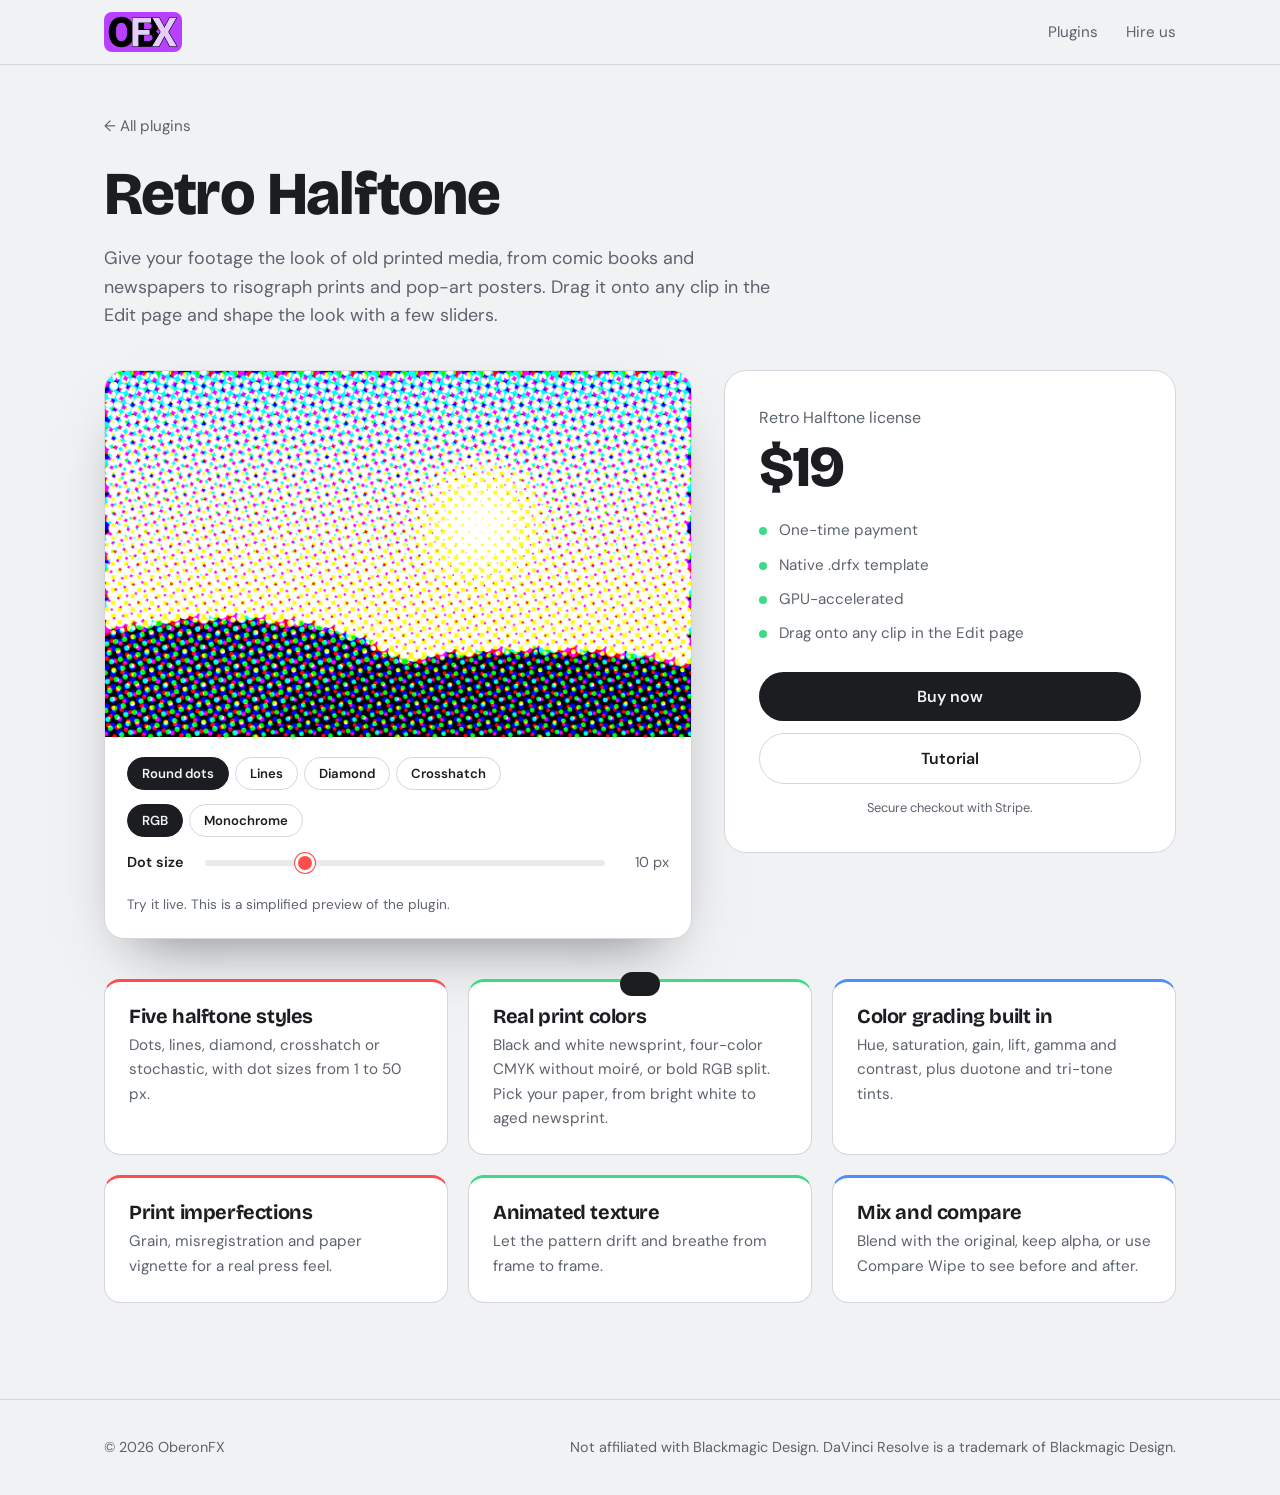
==== retro-halftone/index.html @ 6a2ee5b7 "Rename index.htmlindex.html to index.html" ====
<!DOCTYPE html>
<html lang="en">
<head>
<meta charset="utf-8">
<meta name="viewport" content="width=device-width, initial-scale=1, viewport-fit=cover">
<title>Retro Halftone – Halftone Plugin for DaVinci Resolve | OberonFX</title>
<meta name="description" content="Retro Halftone is a GPU-accelerated DaVinci Resolve template that gives footage a vintage print look: comic dots, newsprint, risograph and pop art.">
<link rel="canonical" href="https://oberondhaene.github.io/OberonFX/retro-halftone/">
<link rel="icon" type="image/png" href="../favicon.png">
<meta property="og:type" content="website">
<meta property="og:site_name" content="OberonFX">
<meta property="og:title" content="Retro Halftone – Halftone Plugin for DaVinci Resolve | OberonFX">
<meta property="og:description" content="Retro Halftone is a GPU-accelerated DaVinci Resolve template that gives footage a vintage print look: comic dots, newsprint, risograph and pop art.">
<meta property="og:url" content="https://oberondhaene.github.io/OberonFX/retro-halftone/">
<meta property="og:image" content="https://oberondhaene.github.io/OberonFX/og-image.png">
<meta name="twitter:card" content="summary_large_image">
<meta name="twitter:title" content="Retro Halftone – Halftone Plugin for DaVinci Resolve | OberonFX">
<meta name="twitter:description" content="Retro Halftone is a GPU-accelerated DaVinci Resolve template that gives footage a vintage print look: comic dots, newsprint, risograph and pop art.">
<meta name="twitter:image" content="https://oberondhaene.github.io/OberonFX/og-image.png">
<link rel="preconnect" href="https://fonts.googleapis.com">
<link href="https://fonts.googleapis.com/css2?family=Bricolage+Grotesque:opsz,wght@12..96,500;12..96,700;12..96,800&family=DM+Sans:wght@400;500;600&display=swap" rel="stylesheet">
<link rel="stylesheet" href="../style.css">
<script type="application/ld+json">
{"@context":"https://schema.org","@type":"Product","name":"Retro Halftone","description":"Retro Halftone is a GPU-accelerated DaVinci Resolve template that gives footage a vintage print look: comic dots, newsprint, risograph and pop art.","image":"https://oberondhaene.github.io/OberonFX/og-image.png","brand":{"@type":"Brand","name":"OberonFX"},"offers":{"@type":"Offer","price":"19.00","priceCurrency":"USD","availability":"https://schema.org/InStock","url":"https://oberondhaene.github.io/OberonFX/retro-halftone/"}}
</script>
</head>
<body>
<nav><div class="wrap">
  <a class="logo" href="../" aria-label="OberonFX home"><img src="../logo.png" width="78" height="40" alt="OberonFX"></a>
  <div class="links"><a href="../#plugins">Plugins</a><a href="../#team">Hire us</a></div>
</div></nav>

<main>
<section style="padding-top:48px"><div class="wrap">
  <a class="back" href="../#plugins">← All plugins</a>
  <h1 style="font-size:clamp(2.4rem,5vw,3.8rem)">Retro Halftone</h1>
  <p class="intro">Give your footage the look of old printed media, from comic books and newspapers to risograph prints and pop-art posters. Drag it onto any clip in the Edit page and shape the look with a few sliders.</p>
  <div class="pg-grid">
    <div class="demo" aria-label="Retro Halftone live demo">
      <canvas class="cv" id="cv" width="640" height="400" role="img" aria-label="Halftone preview of a sunset"></canvas>
      <div class="controls">
        <div class="seg"><button data-pat="dots" aria-pressed="true">Round dots</button><button data-pat="lines" aria-pressed="false">Lines</button><button data-pat="diamond" aria-pressed="false">Diamond</button><button data-pat="cross" aria-pressed="false">Crosshatch</button></div>
        <div class="seg"><button data-mode="rgb" aria-pressed="true">RGB</button><button data-mode="mono" aria-pressed="false">Monochrome</button></div>
        <div class="ch" style="--c:var(--r);grid-template-columns:62px 1fr 52px"><label for="sz">Dot size</label><input id="sz" type="range" min="5" max="26" value="10"><output id="szo">10 px</output></div>
        <div class="demo-foot"><span>Try it live. This is a simplified preview of the plugin.</span></div>
      </div>
    </div>
    <aside class="buy" id="buy">
      <p class="badge-owned">✓ You own Retro Halftone</p>
      <p style="color:var(--muted);margin-bottom:8px">Retro Halftone license</p>
      <div class="big">$19</div>
      <ul><li>One-time payment</li><li>Native .drfx template</li><li>GPU-accelerated</li><li>Drag onto any clip in the Edit page</li></ul>
      <a class="btn" id="buyBtn" href="#">Buy now</a>
      <button class="btn dl" id="dlBtn">Download Retro Halftone</button>
      <a class="btn ghost" id="tutBtn" href="#" target="_blank" rel="noopener" style="margin-top:12px">Tutorial</a>
      <p class="note">Secure checkout with Stripe.</p>
    </aside>
  </div>
  <div class="featgrid">
    <div class="fcard"><h3>Five halftone styles</h3><p>Dots, lines, diamond, crosshatch or stochastic, with dot sizes from 1 to 50 px.</p></div>
    <div class="fcard"><h3>Real print colors</h3><p>Black and white newsprint, four-color CMYK without moiré, or bold RGB split. Pick your paper, from bright white to aged newsprint.</p></div>
    <div class="fcard"><h3>Color grading built in</h3><p>Hue, saturation, gain, lift, gamma and contrast, plus duotone and tri-tone tints.</p></div>
    <div class="fcard"><h3>Print imperfections</h3><p>Grain, misregistration and paper vignette for a real press feel.</p></div>
    <div class="fcard"><h3>Animated texture</h3><p>Let the pattern drift and breathe from frame to frame.</p></div>
    <div class="fcard"><h3>Mix and compare</h3><p>Blend with the original, keep alpha, or use Compare Wipe to see before and after.</p></div>
  </div>
</div></section>
</main>

<footer><div class="wrap"><span>© <span id="yr">2026</span> OberonFX</span><span>Not affiliated with Blackmagic Design. DaVinci Resolve is a trademark of Blackmagic Design.</span></div></footer>

<div class="toast" id="toast"></div>

<script>
// ---- CONFIG
// In Stripe, set the Payment Link’s success URL to this page followed by #paid.
const PAYMENT_LINK = "https://buy.stripe.com/bJe6oI9V73K21Mb4QB9MY01";
const DOWNLOAD_URL = "https://drive.google.com/drive/folders/1vEwv3GglMa76bEdZAZyiyL5EajBpy9Li?usp=sharing";
const TUTORIAL_URL = "https://www.youtube.com/watch?v=CEhg_OT9QM8"; // placeholder, replace with the Retro Halftone tutorial

const $ = id => document.getElementById(id);
const store = {
  get(){try{return localStorage.getItem("retrohalftone_owned")==="1"}catch(e){return false}},
  set(){try{localStorage.setItem("retrohalftone_owned","1")}catch(e){}}
};
$("yr").textContent = new Date().getFullYear();
function toast(msg){const t=$("toast");t.textContent=msg;t.classList.add("show");setTimeout(()=>t.classList.remove("show"),2600)}
function unlock(){$("buy").classList.add("unlocked")}

$("buyBtn").href = PAYMENT_LINK;
$("buyBtn").addEventListener("click",e=>{e.preventDefault();window.open(PAYMENT_LINK,"_top")});
$("tutBtn").href = TUTORIAL_URL;
$("dlBtn").onclick=()=>{ if(DOWNLOAD_URL)window.open(DOWNLOAD_URL,"_blank"); else toast("Add your installer link in DOWNLOAD_URL") };
if(store.get())unlock();

// Success URL for this plugin: this page followed by #paid
if(location.hash==="#paid"){store.set();unlock();toast("Payment received. Download unlocked.");try{history.replaceState(null,"",location.pathname)}catch(e){}}

// Live halftone preview
const cv=$("cv"),cx=cv.getContext("2d"),W=cv.width,H=cv.height;
const sc=document.createElement("canvas");sc.width=W;sc.height=H;const sx=sc.getContext("2d");
let g=sx.createLinearGradient(0,0,0,H*.7);g.addColorStop(0,"#5b7fb8");g.addColorStop(1,"#f6b47c");sx.fillStyle=g;sx.fillRect(0,0,W,H);
g=sx.createRadialGradient(410,170,0,410,170,80);g.addColorStop(0,"#fff6d8");g.addColorStop(.6,"#ffd27a");g.addColorStop(1,"rgba(255,210,122,0)");sx.fillStyle=g;sx.fillRect(300,60,220,220);
sx.fillStyle="#1e2a36";sx.beginPath();sx.ellipse(130,H,260,130,0,Math.PI,2*Math.PI);sx.fill();
sx.fillStyle="#16202a";sx.beginPath();sx.ellipse(470,H,300,95,0,Math.PI,2*Math.PI);sx.fill();
const px=sx.getImageData(0,0,W,H).data;
let pat="dots",mode="rgb",size=10;
const INK={c:"#00aeef",m:"#ec008c",y:"#ffe600",k:"#1b1b1b"};
function val(ch,x,y){
  const i=((y|0)*W+(x|0))*4,r=px[i]/255,gg=px[i+1]/255,b=px[i+2]/255;
  if(ch==="R")return r;if(ch==="G")return gg;if(ch==="B")return b;
  if(ch==="l")return 1-(.299*r+.587*gg+.114*b);
  const k=1-Math.max(r,gg,b);if(ch==="k")return k;
  const d=(1-k)||1;return ch==="c"?(1-r-k)/d:ch==="m"?(1-gg-k)/d:(1-b-k)/d;
}
function pass(ch,ang,col){
  const s=size,R=Math.hypot(W,H)/2,rad=ang*Math.PI/180,co=Math.cos(rad),si=Math.sin(rad);
  cx.save();cx.translate(W/2,H/2);cx.rotate(rad);cx.fillStyle=col;
  for(let u=-R;u<R;u+=s)for(let v=-R;v<R;v+=s){
    const wx=W/2+u*co-v*si,wy=H/2+u*si+v*co;
    if(wx<0||wy<0||wx>=W||wy>=H)continue;
    const a=Math.min(1,Math.max(0,val(ch,wx,wy)));if(a<.03)continue;
    if(pat==="dots"){cx.beginPath();cx.arc(u,v,s*.72*Math.sqrt(a),0,7);cx.fill()}
    else if(pat==="lines")cx.fillRect(u-s/2,v-s*a/2,s,s*a);
    else if(pat==="diamond"){const r=s*.9*Math.sqrt(a);cx.beginPath();cx.moveTo(u,v-r);cx.lineTo(u+r,v);cx.lineTo(u,v+r);cx.lineTo(u-r,v);cx.fill()}
    else{cx.fillRect(u-s/2,v-s*a*.3,s,s*a*.6);cx.fillRect(u-s*a*.3,v-s/2,s*a*.6,s)}
  }
  cx.restore();
}
function render(){
  cx.globalCompositeOperation="source-over";cx.fillStyle=mode==="rgb"?"#000":"#f1e8d2";cx.fillRect(0,0,W,H);
  cx.globalCompositeOperation=mode==="rgb"?"lighter":"multiply";
  if(mode==="mono")pass("l",45,INK.k);else{pass("R",15,"#f00");pass("G",75,"#0f0");pass("B",45,"#00f")}
  cx.globalCompositeOperation="source-over";
}
function seg(attr,set){const bs=document.querySelectorAll("["+attr+"]");bs.forEach(b=>b.onclick=()=>{set(b.getAttribute(attr));bs.forEach(x=>x.setAttribute("aria-pressed",x===b));render()})}
seg("data-pat",v=>pat=v);seg("data-mode",v=>mode=v);
$("sz").oninput=e=>{size=+e.target.value;$("szo").textContent=size+" px";render()};
render();
</script>
</body>
</html>
---- style.css ----
:root{
  --bg:#202226;--panel:#2a2d32;--panel2:#33363c;--line:#41454c;--text:#eceef1;--muted:#9aa0aa;
  --r:#ff4d4d;--g:#3ddc84;--b:#4d8dff;--accent:#ff4d4d;--btn-text:#16171a;
  color-scheme:dark;box-sizing:border-box;
  padding-top:env(safe-area-inset-top,0px);padding-bottom:env(safe-area-inset-bottom,0px);
}
@media (prefers-color-scheme:light){:root:not([data-theme="dark"]){
  --bg:#f1f2f4;--panel:#fff;--panel2:#e8eaee;--line:#d3d6dc;--text:#1b1d21;--muted:#5d636d;--btn-text:#fff;color-scheme:light}}
:root[data-theme="light"]{--bg:#f1f2f4;--panel:#fff;--panel2:#e8eaee;--line:#d3d6dc;--text:#1b1d21;--muted:#5d636d;--btn-text:#fff;color-scheme:light}
*,*::before,*::after{box-sizing:border-box}
html{scroll-behavior:smooth;scroll-padding-top:80px}
body{margin:0;background:var(--bg);color:var(--text);font:400 16px/1.6 "DM Sans",system-ui,sans-serif;-webkit-font-smoothing:antialiased}
h1,h2,h3{font-family:"Bricolage Grotesque","DM Sans",sans-serif;line-height:1.05;margin:0;letter-spacing:-.02em}
h1{font-size:clamp(2.6rem,6.5vw,5rem);font-weight:800}
h2{font-size:clamp(1.9rem,4vw,2.9rem);font-weight:700}
h3{font-size:1.25rem;font-weight:700}
p{margin:0}
a{color:inherit}
.wrap{max-width:1120px;margin:0 auto;padding:0 24px}
section{padding:96px 0}
:focus-visible{outline:2px solid var(--b);outline-offset:3px;border-radius:6px}

/* nav */
nav{position:sticky;top:0;z-index:20;background:color-mix(in srgb,var(--bg) 85%,transparent);backdrop-filter:blur(12px);border-bottom:1px solid var(--line)}
nav .wrap{display:flex;align-items:center;justify-content:space-between;height:64px}
.logo{font:800 1.2rem "Bricolage Grotesque",sans-serif;text-decoration:none;display:flex;align-items:center;gap:10px}
.logo i{display:flex;gap:3px}.logo i b{width:6px;height:18px;border-radius:2px}
.logo i b:nth-child(1){background:var(--r);transform:translateY(3px)}.logo i b:nth-child(2){background:var(--g)}.logo i b:nth-child(3){background:var(--b);transform:translateY(-3px)}
.links{display:flex;gap:28px;align-items:center;font-size:.95rem;color:var(--muted)}
.links a{text-decoration:none;transition:color .2s}.links a:hover{color:var(--text)}
@media(max-width:640px){.links a:not(.btn){display:none}}

/* buttons */
.btn{display:inline-flex;align-items:center;justify-content:center;gap:8px;border:0;cursor:pointer;font:600 1rem "DM Sans",sans-serif;padding:14px 26px;border-radius:999px;background:var(--text);color:var(--bg);text-decoration:none;transition:transform .2s,box-shadow .2s}
.btn:hover{transform:translateY(-2px);box-shadow:0 10px 24px -8px color-mix(in srgb,var(--text) 45%,transparent)}
.btn:active{transform:translateY(0)}
.btn.sm{padding:9px 18px;font-size:.9rem}
.btn.ghost{background:transparent;color:var(--text);border:1px solid var(--line);box-shadow:none}
.btn.ghost:hover{border-color:var(--text)}
.btn[disabled]{opacity:.5;cursor:not-allowed;transform:none;box-shadow:none}

/* hero */
.hero{padding:72px 0 40px}
.hero .wrap{display:grid;grid-template-columns:1fr 1.15fr;gap:56px;align-items:center}
@media(max-width:900px){.hero .wrap{grid-template-columns:1fr}}
.hero p.lead{color:var(--muted);font-size:1.15rem;max-width:44ch;margin:22px 0 32px}
.hero h1 span{display:block;animation:rise .9s cubic-bezier(.2,.8,.2,1) both}
.hero h1 span:nth-child(2){animation-delay:.12s}.hero h1 span:nth-child(3){animation-delay:.24s}
@keyframes rise{from{opacity:0;transform:translateY(32px)}to{opacity:1;transform:none}}
.cta-row{display:flex;gap:12px;flex-wrap:wrap;align-items:center}
.price-note{color:var(--muted);font-size:.9rem}

/* live demo */
.demo{background:var(--panel);border:1px solid var(--line);border-radius:20px;overflow:hidden;box-shadow:0 30px 60px -30px rgba(0,0,0,.5)}
.scene{position:relative;aspect-ratio:16/10;overflow:hidden;background:linear-gradient(#5b7fb8 0%,#e8a87c 55%,#f6d6a8 70%,#2b3a4a 70%)}
.scene .sun{position:absolute;left:62%;top:42%;width:18%;aspect-ratio:1;border-radius:50%;background:radial-gradient(#fff6d8,#ffd27a 60%,transparent 72%)}
.scene .hill{position:absolute;bottom:0;left:-10%;width:70%;height:42%;background:#1e2a36;border-radius:60% 40% 0 0}
.scene .hill.two{left:35%;width:80%;height:34%;background:#16202a;border-radius:50% 50% 0 0}
.scene .ramp{position:absolute;left:0;right:0;bottom:0;height:9%;background:linear-gradient(90deg,#000,#fff)}
.scene .chip{position:absolute;top:12px;left:12px;font-size:.75rem;font-weight:600;padding:4px 10px;border-radius:99px;background:rgba(0,0,0,.55);color:#fff}
.controls{padding:20px 22px 22px;display:grid;gap:14px}
.ch{display:grid;grid-template-columns:18px 1fr 52px;gap:14px;align-items:center;font-size:.9rem}
.ch label{font-weight:600}
.ch output{text-align:right;font-variant-numeric:tabular-nums;color:var(--muted)}
input[type=range]{-webkit-appearance:none;appearance:none;width:100%;height:6px;border-radius:99px;background:var(--panel2);outline-offset:6px;cursor:pointer}
input[type=range]::-webkit-slider-thumb{-webkit-appearance:none;width:20px;height:20px;border-radius:50%;background:var(--c);border:3px solid var(--panel);box-shadow:0 0 0 1px var(--c);transition:transform .15s}
input[type=range]::-webkit-slider-thumb:hover{transform:scale(1.2)}
input[type=range]::-moz-range-thumb{width:16px;height:16px;border-radius:50%;background:var(--c);border:3px solid var(--panel)}
.demo-foot{display:flex;justify-content:space-between;align-items:center;padding-top:6px;color:var(--muted);font-size:.85rem}
.demo-foot button{background:none;border:0;color:var(--text);cursor:pointer;font:600 .85rem "DM Sans";text-decoration:underline}

/* plugins grid */
.sec-head{display:flex;justify-content:space-between;align-items:end;gap:24px;flex-wrap:wrap;margin-bottom:40px}
.sec-head p{color:var(--muted);max-width:42ch}
.grid{display:grid;grid-template-columns:repeat(auto-fill,minmax(300px,1fr));gap:20px}
.card{background:var(--panel);border:1px solid var(--line);border-radius:18px;padding:26px;display:flex;flex-direction:column;gap:14px;transition:border-color .25s,transform .25s}
.card.main:hover{border-color:var(--r);transform:translateY(-4px)}
.card .thumb{height:120px;border-radius:12px;background:linear-gradient(90deg,var(--r),var(--g),var(--b));position:relative;overflow:hidden}
.card .thumb::after{content:"";position:absolute;inset:0;background:repeating-linear-gradient(90deg,transparent 0 11px,rgba(0,0,0,.18) 11px 12px)}
.card p{color:var(--muted);font-size:.95rem}
.card .row{display:flex;justify-content:space-between;align-items:center;margin-top:auto;padding-top:8px}
.card .price{font:700 1.4rem "Bricolage Grotesque"}
.card.soon{border-style:dashed;background:transparent;justify-content:center;align-items:flex-start}
.tag{font-size:.75rem;font-weight:600;padding:3px 10px;border-radius:99px;background:var(--panel2);color:var(--muted)}

/* product detail */
.detail .wrap{display:grid;grid-template-columns:1fr 1fr;gap:56px}
@media(max-width:860px){.detail .wrap{grid-template-columns:1fr}}
.feats{display:grid;gap:22px;margin-top:32px}
.feats div{padding-left:18px;border-left:3px solid var(--line)}
.feats div:nth-child(1){border-color:var(--r)}.feats div:nth-child(2){border-color:var(--g)}.feats div:nth-child(3){border-color:var(--b)}
.feats h3{margin-bottom:4px}.feats p{color:var(--muted)}
.buy{background:var(--panel);border:1px solid var(--line);border-radius:22px;padding:34px;align-self:start;position:sticky;top:96px}
.buy .big{font:800 3.6rem "Bricolage Grotesque";letter-spacing:-.03em;line-height:1}
.buy ul{list-style:none;padding:0;margin:22px 0 26px;display:grid;gap:10px;color:var(--muted);font-size:.95rem}
.buy li::before{content:"";display:inline-block;width:8px;height:8px;border-radius:50%;background:var(--g);margin-right:12px}
.buy .btn{width:100%}
.dl{display:none;margin-top:14px}
.unlocked .dl{display:block}
.unlocked #buyBtn{display:none}
.badge-owned{display:none;color:var(--g);font-weight:600;margin-bottom:12px}
.unlocked .badge-owned{display:block}

/* faq */
details{border-bottom:1px solid var(--line);padding:20px 0}
summary{cursor:pointer;font-weight:600;list-style:none;display:flex;justify-content:space-between}
summary::after{content:"+";transition:transform .25s;font-size:1.3rem;line-height:1}
details[open] summary::after{transform:rotate(45deg)}
details p{color:var(--muted);margin-top:10px;max-width:62ch}
footer{border-top:1px solid var(--line);padding:36px 0;color:var(--muted);font-size:.9rem}
footer .wrap{display:flex;justify-content:space-between;flex-wrap:wrap;gap:12px}

/* checkout modal */
.overlay{position:fixed;inset:0;z-index:50;background:rgba(10,11,13,.65);backdrop-filter:blur(6px);display:flex;align-items:center;justify-content:center;padding:20px;opacity:0;pointer-events:none;transition:opacity .25s}
.overlay.open{opacity:1;pointer-events:auto}
.modal{width:100%;max-width:440px;background:var(--panel);border:1px solid var(--line);border-radius:22px;padding:30px;transform:translateY(24px) scale(.97);transition:transform .35s cubic-bezier(.2,.9,.3,1.2);max-height:92vh;overflow:auto}
.overlay.open .modal{transform:none}
.modal h3{font-size:1.5rem;margin-bottom:18px}
.line{display:flex;justify-content:space-between;padding:12px 0;border-bottom:1px solid var(--line)}
.line.total{font-weight:700;font-size:1.1rem;border:0}
.field{display:grid;gap:6px;margin:16px 0 4px}
.field label{font-size:.85rem;font-weight:600}
.field input{font:inherit;color:var(--text);background:var(--bg);border:1px solid var(--line);border-radius:10px;padding:12px 14px}
.field input:focus{outline:2px solid var(--b);border-color:transparent}
.err{color:var(--r);font-size:.85rem;min-height:1.2em;margin-top:4px}
.modal .btn{width:100%;margin-top:8px}
.note{font-size:.8rem;color:var(--muted);margin-top:14px;text-align:center}
.x{float:right;background:none;border:0;color:var(--muted);font-size:1.6rem;cursor:pointer;line-height:1}
.success{text-align:center;padding:10px 0}
.success svg{width:64px;height:64px;margin-bottom:12px}
.success circle,.success path{fill:none;stroke:var(--g);stroke-width:4;stroke-linecap:round;stroke-linejoin:round;stroke-dasharray:200;stroke-dashoffset:200;animation:draw .7s .1s forwards}
.success path{animation-delay:.5s;stroke-dasharray:60;stroke-dashoffset:60}
@keyframes draw{to{stroke-dashoffset:0}}
.toast{position:fixed;left:50%;bottom:calc(24px + env(safe-area-inset-bottom,0px));transform:translate(-50%,120px);background:var(--text);color:var(--bg);padding:12px 20px;border-radius:99px;font-weight:600;font-size:.9rem;transition:transform .35s;z-index:60}
.toast.show{transform:translate(-50%,0)}
@media(prefers-reduced-motion:reduce){*,*::before,*::after{animation:none!important;transition:none!important}html{scroll-behavior:auto}}

.seg{display:flex;gap:6px;flex-wrap:wrap}
.seg button{font:600 .82rem "DM Sans",sans-serif;padding:7px 14px;border-radius:99px;border:1px solid var(--line);background:transparent;color:var(--text);cursor:pointer;transition:background .2s,color .2s}
.seg button[aria-pressed=true]{background:var(--text);color:var(--bg);border-color:var(--text)}
.cv{display:block;width:100%;height:auto;background:#f1e8d2}
.cl{display:flex;justify-content:space-between;align-items:center;gap:12px;flex-wrap:wrap;font-size:.85rem;color:var(--muted)}
.card .thumb.ht{background:radial-gradient(circle at 25% 25%,#00aeef 26%,transparent 28%) 0 0/18px 18px,radial-gradient(circle at 75% 75%,#ec008c 26%,transparent 28%) 0 0/18px 18px,#f1e8d2}
.card .thumb.ht::after{display:none}
.feats div:nth-child(3n+1){border-color:var(--r)}.feats div:nth-child(3n+2){border-color:var(--g)}.feats div:nth-child(3n){border-color:var(--b)}

[hidden]{display:none!important}
.logo img{height:40px;width:auto;display:block;border-radius:8px}
.back{display:inline-block;color:var(--muted);text-decoration:none;font-size:.95rem;margin-bottom:24px;transition:color .2s}
.back:hover{color:var(--text)}
.intro{color:var(--muted);font-size:1.12rem;max-width:56ch;margin:18px 0 40px}
.pg-grid{display:grid;grid-template-columns:1.3fr 1fr;gap:32px;align-items:start}
@media(max-width:900px){.pg-grid{grid-template-columns:1fr}}
.featgrid{display:grid;grid-template-columns:repeat(auto-fit,minmax(260px,1fr));gap:20px;margin-top:40px}
.fcard{background:var(--panel);border:1px solid var(--line);border-radius:16px;padding:24px;border-top:3px solid var(--r)}
.fcard:nth-child(3n+2){border-top-color:var(--g)}.fcard:nth-child(3n){border-top-color:var(--b)}
.fcard h3{margin-bottom:6px}.fcard p{color:var(--muted);font-size:.95rem}
a.card{text-decoration:none;color:inherit}
.card .go{font-weight:600;font-size:.9rem}
.card:hover .go{text-decoration:underline}
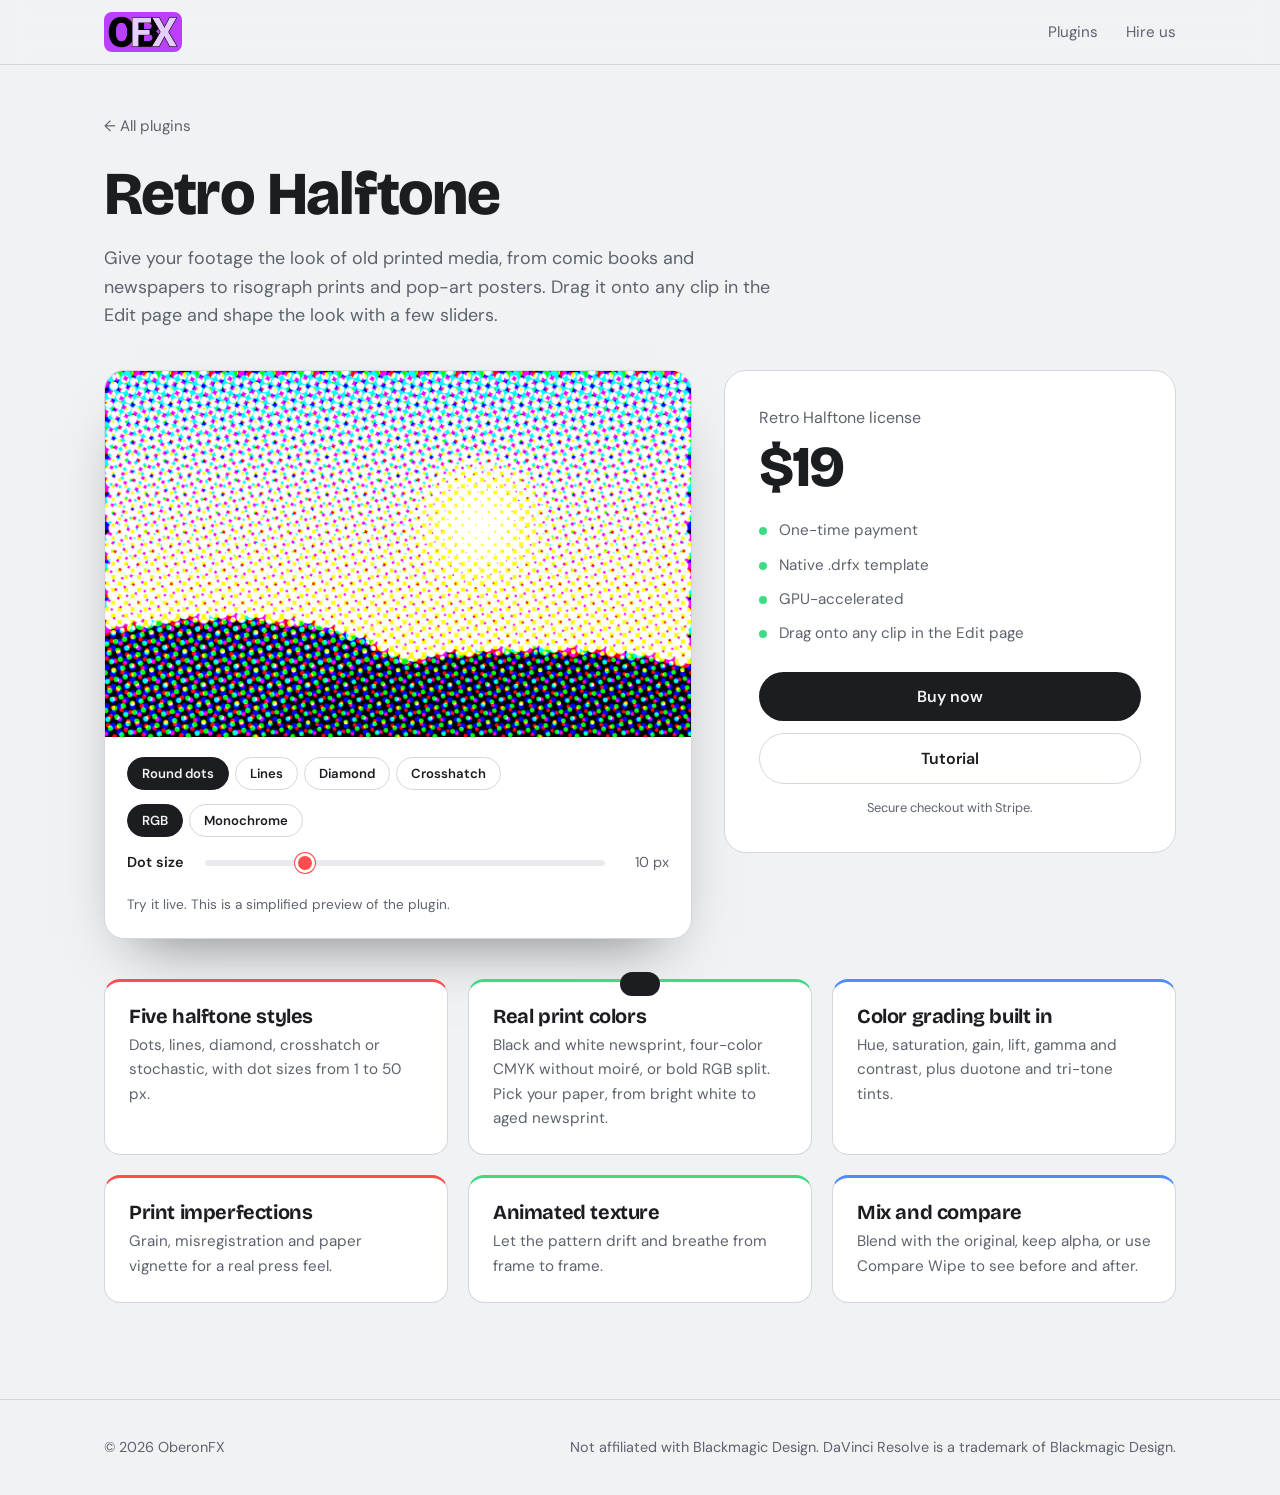
==== commit 6cbac343: "Rename retro-halftone:index.html to retro-halftone/index.html" ====
--- a/retro-halftone/index.html
+++ b/retro-halftone/index.html
@@ -76,7 +76,7 @@
 // In Stripe, set the Payment Link’s success URL to this page followed by #paid.
 const PAYMENT_LINK = "https://buy.stripe.com/bJe6oI9V73K21Mb4QB9MY01";
 const DOWNLOAD_URL = "https://drive.google.com/drive/folders/1vEwv3GglMa76bEdZAZyiyL5EajBpy9Li?usp=sharing";
-const TUTORIAL_URL = "https://www.youtube.com/watch?v=CEhg_OT9QM8"; // placeholder, replace with the Retro Halftone tutorial
+const TUTORIAL_URL = "https://youtu.be/P41u8GJo3FU";
 
 const $ = id => document.getElementById(id);
 const store = {
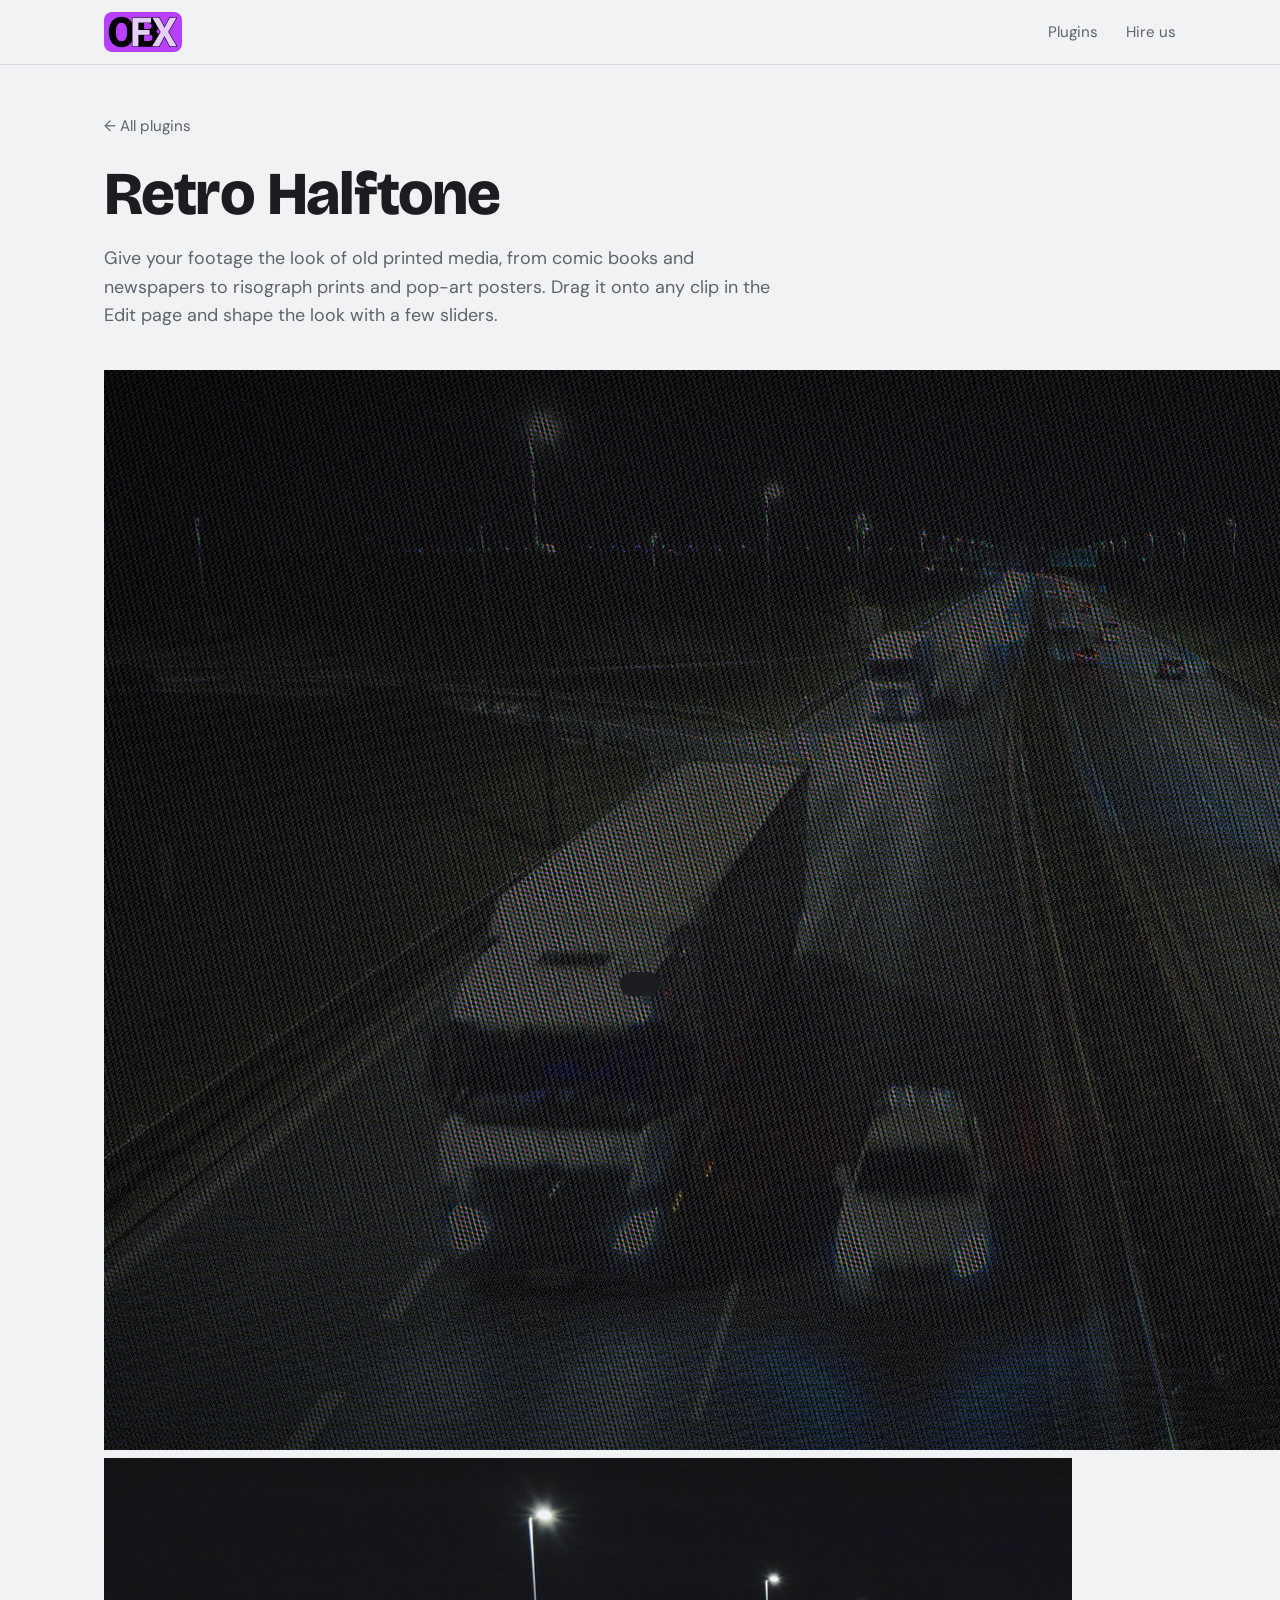
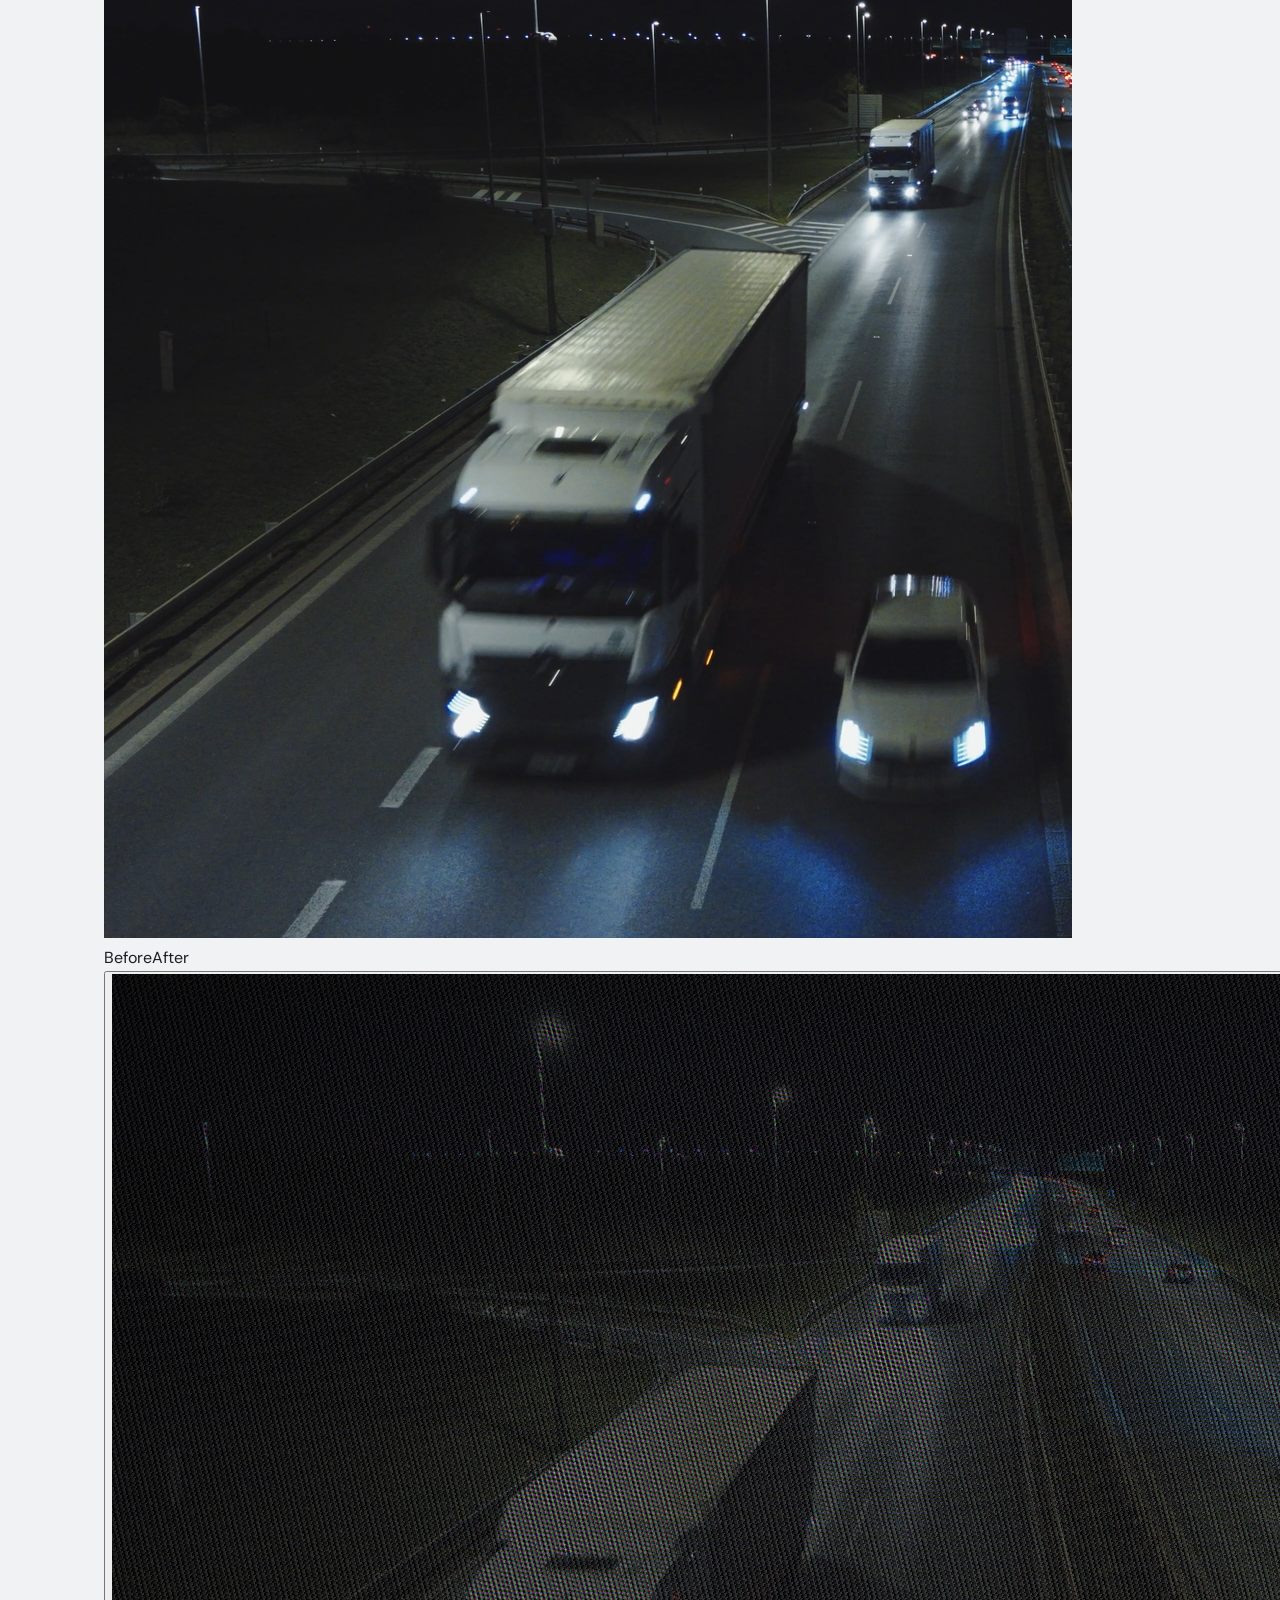
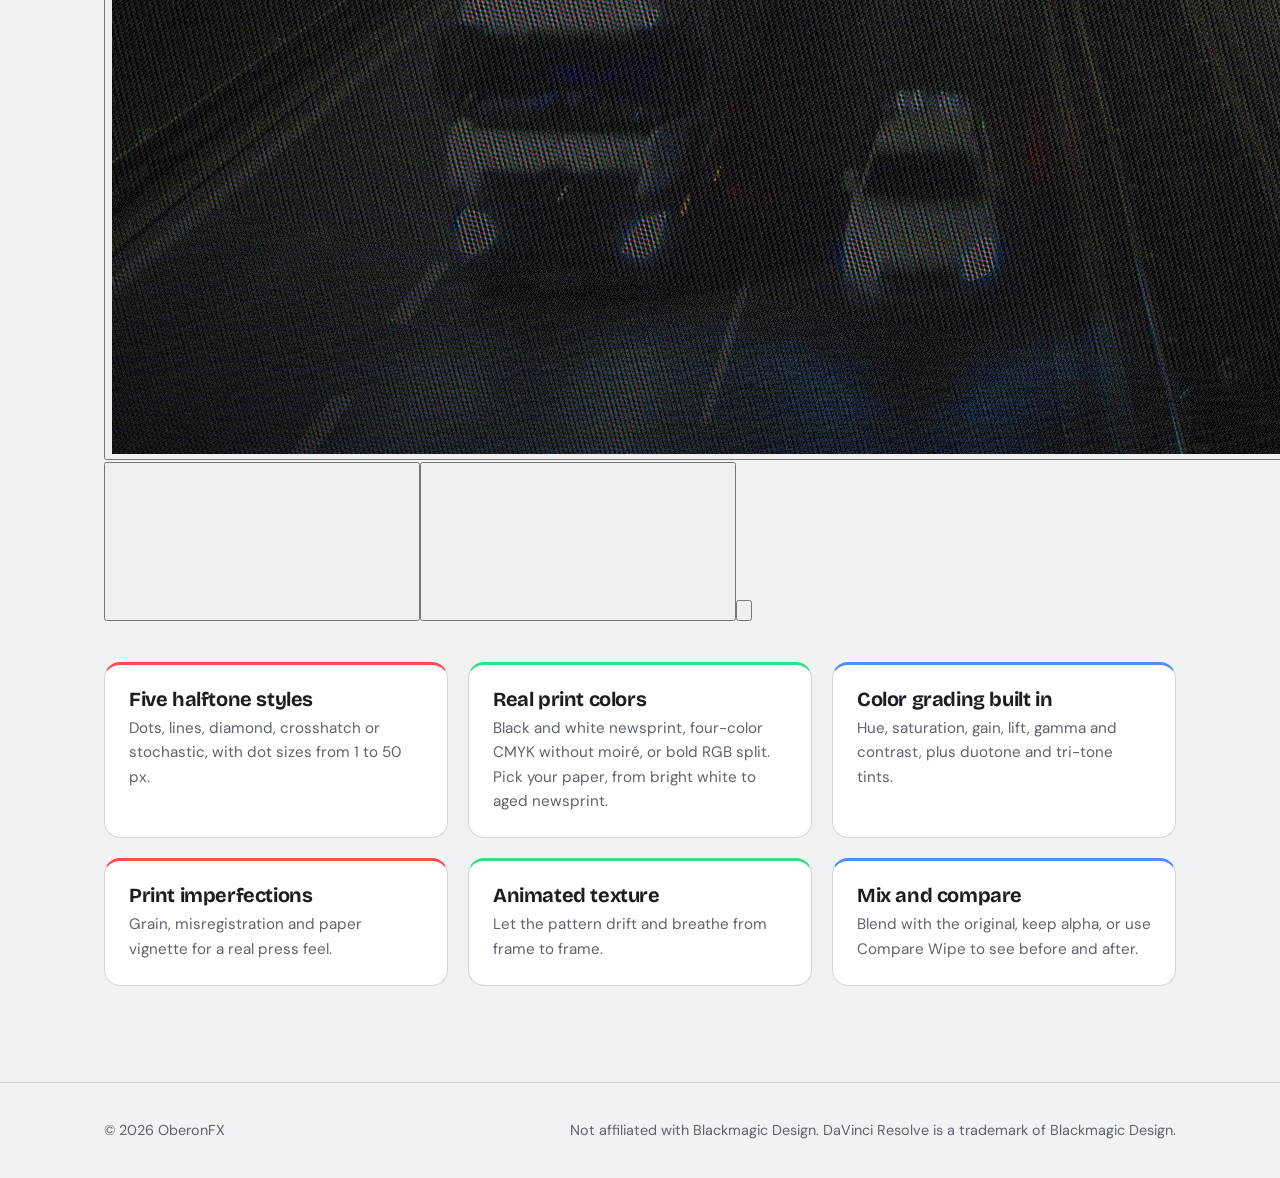
==== commit e7c6dcde: "Add files via upload" ====
--- a/retro-halftone/index.html
+++ b/retro-halftone/index.html
@@ -19,7 +19,7 @@
 <meta name="twitter:image" content="https://oberondhaene.github.io/OberonFX/og-image.png">
 <link rel="preconnect" href="https://fonts.googleapis.com">
 <link href="https://fonts.googleapis.com/css2?family=Bricolage+Grotesque:opsz,wght@12..96,500;12..96,700;12..96,800&family=DM+Sans:wght@400;500;600&display=swap" rel="stylesheet">
-<link rel="stylesheet" href="../style.css">
+<link rel="stylesheet" href="../style.css?v=4">
 <script type="application/ld+json">
 {"@context":"https://schema.org","@type":"Product","name":"Retro Halftone","description":"Retro Halftone is a GPU-accelerated DaVinci Resolve template that gives footage a vintage print look: comic dots, newsprint, risograph and pop art.","image":"https://oberondhaene.github.io/OberonFX/og-image.png","brand":{"@type":"Brand","name":"OberonFX"},"offers":{"@type":"Offer","price":"19.00","priceCurrency":"USD","availability":"https://schema.org/InStock","url":"https://oberondhaene.github.io/OberonFX/retro-halftone/"}}
 </script>
@@ -36,14 +36,18 @@
   <h1 style="font-size:clamp(2.4rem,5vw,3.8rem)">Retro Halftone</h1>
   <p class="intro">Give your footage the look of old printed media, from comic books and newspapers to risograph prints and pop-art posters. Drag it onto any clip in the Edit page and shape the look with a few sliders.</p>
   <div class="pg-grid">
-    <div class="demo" aria-label="Retro Halftone live demo">
-      <canvas class="cv" id="cv" width="640" height="400" role="img" aria-label="Halftone preview of a sunset"></canvas>
-      <div class="controls">
-        <div class="seg"><button data-pat="dots" aria-pressed="true">Round dots</button><button data-pat="lines" aria-pressed="false">Lines</button><button data-pat="diamond" aria-pressed="false">Diamond</button><button data-pat="cross" aria-pressed="false">Crosshatch</button></div>
-        <div class="seg"><button data-mode="rgb" aria-pressed="true">RGB</button><button data-mode="mono" aria-pressed="false">Monochrome</button></div>
-        <div class="ch" style="--c:var(--r);grid-template-columns:62px 1fr 52px"><label for="sz">Dot size</label><input id="sz" type="range" min="5" max="26" value="10"><output id="szo">10 px</output></div>
-        <div class="demo-foot"><span>Try it live. This is a simplified preview of the plugin.</span></div>
+    <div class="gal" aria-label="Retro Halftone gallery">
+      <div class="stage" id="stage">
+        <div class="cmp" id="cmp">
+          <img id="imgAfter" alt="After: footage with Retro Halftone" draggable="false">
+          <div class="before" id="beforeClip"><img id="imgBefore" alt="Before: original footage" draggable="false"></div>
+          <span class="lbl l">Before</span><span class="lbl r">After</span>
+          <div class="handle" id="handle" role="slider" tabindex="0" aria-label="Compare wipe, drag to compare before and after" aria-valuemin="0" aria-valuemax="100" aria-valuenow="50"><span></span></div>
+        </div>
+        <video id="vid" controls playsinline muted loop hidden></video>
+        <img id="pic" alt="Retro Halftone example" hidden>
       </div>
+      <div class="thumbs" id="thumbs"></div>
     </div>
     <aside class="buy" id="buy">
       <p class="badge-owned">✓ You own Retro Halftone</p>
@@ -78,6 +82,18 @@
 const DOWNLOAD_URL = "https://drive.google.com/drive/folders/1vEwv3GglMa76bEdZAZyiyL5EajBpy9Li?usp=sharing";
 const TUTORIAL_URL = "https://youtu.be/P41u8GJo3FU";
 
+// ---- MEDIA: put your file names here (files go in the retro-halftone/media folder).
+// You can also paste a full web address (https://...) if a file is hosted elsewhere.
+const MEDIA = {
+  before:   "media/before.jpg",  // still WITHOUT the effect
+  after:    "media/after.jpg",   // still WITH the effect (also the first gallery thumbnail)
+  video2:   "media/2.mp4",       // gallery item 2 (video)
+  video3:   "media/3.mp4",       // gallery item 3 (video)
+  picture4: "media/4.jpg",       // gallery item 4 (picture)
+  poster2:  "",                  // optional preview image for video 2, e.g. "media/2-poster.jpg"
+  poster3:  ""                   // optional preview image for video 3
+};
+
 const $ = id => document.getElementById(id);
 const store = {
   get(){try{return localStorage.getItem("retrohalftone_owned")==="1"}catch(e){return false}},
@@ -96,47 +112,44 @@
 // Success URL for this plugin: this page followed by #paid
 if(location.hash==="#paid"){store.set();unlock();toast("Payment received. Download unlocked.");try{history.replaceState(null,"",location.pathname)}catch(e){}}
 
-// Live halftone preview
-const cv=$("cv"),cx=cv.getContext("2d"),W=cv.width,H=cv.height;
-const sc=document.createElement("canvas");sc.width=W;sc.height=H;const sx=sc.getContext("2d");
-let g=sx.createLinearGradient(0,0,0,H*.7);g.addColorStop(0,"#5b7fb8");g.addColorStop(1,"#f6b47c");sx.fillStyle=g;sx.fillRect(0,0,W,H);
-g=sx.createRadialGradient(410,170,0,410,170,80);g.addColorStop(0,"#fff6d8");g.addColorStop(.6,"#ffd27a");g.addColorStop(1,"rgba(255,210,122,0)");sx.fillStyle=g;sx.fillRect(300,60,220,220);
-sx.fillStyle="#1e2a36";sx.beginPath();sx.ellipse(130,H,260,130,0,Math.PI,2*Math.PI);sx.fill();
-sx.fillStyle="#16202a";sx.beginPath();sx.ellipse(470,H,300,95,0,Math.PI,2*Math.PI);sx.fill();
-const px=sx.getImageData(0,0,W,H).data;
-let pat="dots",mode="rgb",size=10;
-const INK={c:"#00aeef",m:"#ec008c",y:"#ffe600",k:"#1b1b1b"};
-function val(ch,x,y){
-  const i=((y|0)*W+(x|0))*4,r=px[i]/255,gg=px[i+1]/255,b=px[i+2]/255;
-  if(ch==="R")return r;if(ch==="G")return gg;if(ch==="B")return b;
-  if(ch==="l")return 1-(.299*r+.587*gg+.114*b);
-  const k=1-Math.max(r,gg,b);if(ch==="k")return k;
-  const d=(1-k)||1;return ch==="c"?(1-r-k)/d:ch==="m"?(1-gg-k)/d:(1-b-k)/d;
+// Gallery with compare wipe
+const items=[
+  {type:"compare",thumb:MEDIA.after,label:"Before and after"},
+  {type:"video",src:MEDIA.video2,poster:MEDIA.poster2,label:"Video 2"},
+  {type:"video",src:MEDIA.video3,poster:MEDIA.poster3,label:"Video 3"},
+  {type:"image",src:MEDIA.picture4,label:"Picture 4"}
+];
+const cmp=$("cmp"),beforeClip=$("beforeClip"),handle=$("handle"),vid=$("vid"),pic=$("pic"),thumbs=$("thumbs");
+function safe(img){img.addEventListener("error",()=>{img.style.opacity=0})}
+[$("imgBefore"),$("imgAfter"),pic].forEach(safe);
+$("imgBefore").src=MEDIA.before;$("imgAfter").src=MEDIA.after;
+
+let pos=50,drag=false;
+function setPos(v){pos=Math.max(0,Math.min(100,v));beforeClip.style.clipPath="inset(0 "+(100-pos)+"% 0 0)";handle.style.left=pos+"%";handle.setAttribute("aria-valuenow",Math.round(pos))}
+function fromEvent(e){const r=cmp.getBoundingClientRect();setPos((e.clientX-r.left)/r.width*100)}
+cmp.addEventListener("pointerdown",e=>{drag=true;cmp.setPointerCapture(e.pointerId);fromEvent(e)});
+cmp.addEventListener("pointermove",e=>{if(drag)fromEvent(e)});
+["pointerup","pointercancel"].forEach(t=>cmp.addEventListener(t,()=>{drag=false}));
+handle.addEventListener("keydown",e=>{if(e.key==="ArrowLeft"){setPos(pos-5);e.preventDefault()}if(e.key==="ArrowRight"){setPos(pos+5);e.preventDefault()}});
+setPos(50);
+
+function show(i){
+  const it=items[i];
+  vid.pause();
+  cmp.hidden=it.type!=="compare";vid.hidden=it.type!=="video";pic.hidden=it.type!=="image";
+  if(it.type==="video"){vid.poster=it.poster||"";vid.src=it.src;vid.play().catch(()=>{})}
+  if(it.type==="image"){pic.style.opacity=1;pic.src=it.src}
+  [...thumbs.children].forEach((b,k)=>b.setAttribute("aria-pressed",k===i));
 }
-function pass(ch,ang,col){
-  const s=size,R=Math.hypot(W,H)/2,rad=ang*Math.PI/180,co=Math.cos(rad),si=Math.sin(rad);
-  cx.save();cx.translate(W/2,H/2);cx.rotate(rad);cx.fillStyle=col;
-  for(let u=-R;u<R;u+=s)for(let v=-R;v<R;v+=s){
-    const wx=W/2+u*co-v*si,wy=H/2+u*si+v*co;
-    if(wx<0||wy<0||wx>=W||wy>=H)continue;
-    const a=Math.min(1,Math.max(0,val(ch,wx,wy)));if(a<.03)continue;
-    if(pat==="dots"){cx.beginPath();cx.arc(u,v,s*.72*Math.sqrt(a),0,7);cx.fill()}
-    else if(pat==="lines")cx.fillRect(u-s/2,v-s*a/2,s,s*a);
-    else if(pat==="diamond"){const r=s*.9*Math.sqrt(a);cx.beginPath();cx.moveTo(u,v-r);cx.lineTo(u+r,v);cx.lineTo(u,v+r);cx.lineTo(u-r,v);cx.fill()}
-    else{cx.fillRect(u-s/2,v-s*a*.3,s,s*a*.6);cx.fillRect(u-s*a*.3,v-s/2,s*a*.6,s)}
-  }
-  cx.restore();
-}
-function render(){
-  cx.globalCompositeOperation="source-over";cx.fillStyle=mode==="rgb"?"#000":"#f1e8d2";cx.fillRect(0,0,W,H);
-  cx.globalCompositeOperation=mode==="rgb"?"lighter":"multiply";
-  if(mode==="mono")pass("l",45,INK.k);else{pass("R",15,"#f00");pass("G",75,"#0f0");pass("B",45,"#00f")}
-  cx.globalCompositeOperation="source-over";
-}
-function seg(attr,set){const bs=document.querySelectorAll("["+attr+"]");bs.forEach(b=>b.onclick=()=>{set(b.getAttribute(attr));bs.forEach(x=>x.setAttribute("aria-pressed",x===b));render()})}
-seg("data-pat",v=>pat=v);seg("data-mode",v=>mode=v);
-$("sz").oninput=e=>{size=+e.target.value;$("szo").textContent=size+" px";render()};
-render();
+items.forEach((it,i)=>{
+  const b=document.createElement("button");
+  b.type="button";b.className="th"+(it.type==="video"?" isvid":"");b.setAttribute("aria-label",it.label);
+  let m;
+  if(it.type==="video"){m=document.createElement("video");m.muted=true;m.preload="metadata";m.playsInline=true;if(it.poster)m.poster=it.poster;m.src=it.src+"#t=0.5"}
+  else{m=document.createElement("img");m.alt="";safe(m);m.src=it.type==="compare"?it.thumb:it.src}
+  b.appendChild(m);b.onclick=()=>show(i);thumbs.appendChild(b);
+});
+show(0);
 </script>
 </body>
 </html>
--- a/style.css
+++ b/style.css
@@ -158,3 +158,6 @@
 a.card{text-decoration:none;color:inherit}
 .card .go{font-weight:600;font-size:.9rem}
 .card:hover .go{text-decoration:underline}
+
+/* blue platform tags */
+.tag.plat{background:color-mix(in srgb,var(--b) 16%,transparent);color:color-mix(in srgb,var(--b) 65%,var(--text));border:1px solid color-mix(in srgb,var(--b) 35%,transparent)}
